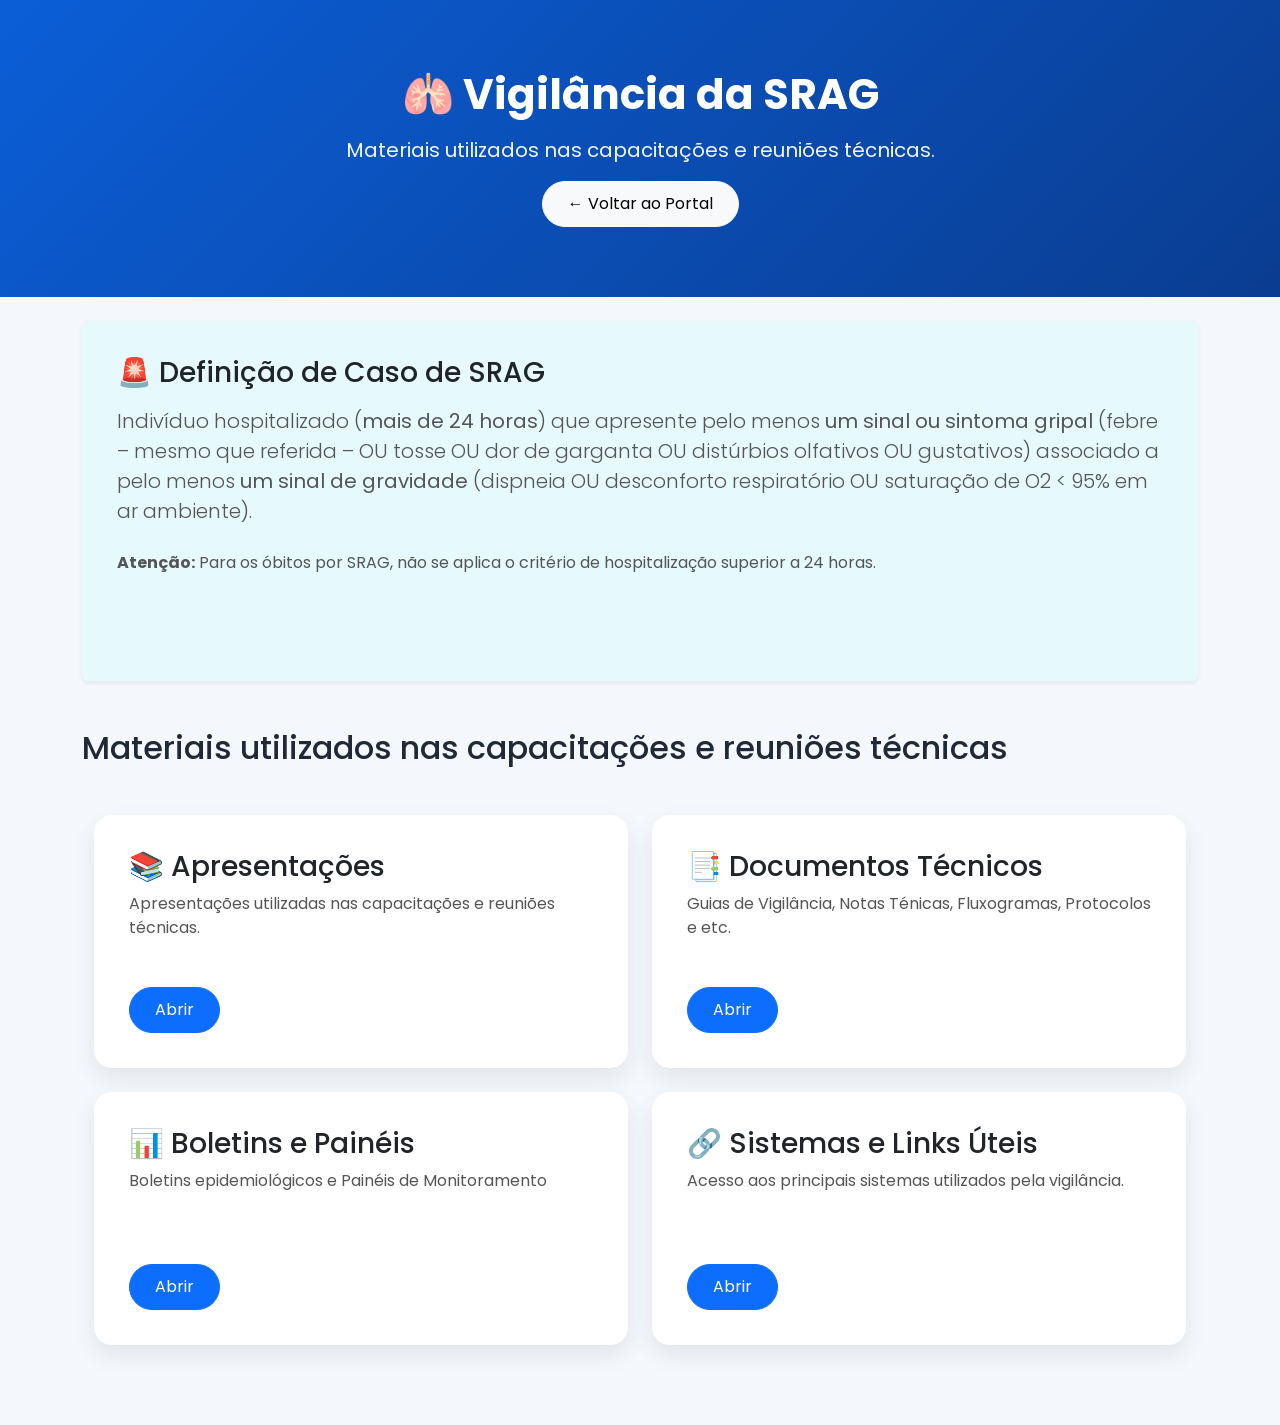
==== paginas/srag.html @ f0cb47a0 "Primeira versão do Portal de Capacitação" ====
<!DOCTYPE html>

<html lang="pt-br">

<head>

<meta charset="UTF-8">

<meta name="viewport" content="width=device-width, initial-scale=1.0">

<title>Vigilância da SRAG</title>

<link href="https://cdn.jsdelivr.net/npm/bootstrap@5.3.7/dist/css/bootstrap.min.css" rel="stylesheet">

<link rel="stylesheet" href="../css/style.css">

<link href="https://fonts.googleapis.com/css2?family=Poppins:wght@300;400;600;700&display=swap" rel="stylesheet">

</head>

<body>

<header class="hero">

<div class="container">

<h1>🫁 Vigilância da SRAG</h1>

<p>

Materiais utilizados nas capacitações e reuniões técnicas.

</p>

<a href="../index.html" class="btn btn-light">

← Voltar ao Portal

</a>

</div>

</header>

<section class="container my-4">

    <div class="card shadow-sm border-0">

        <div class="card-body bg-info bg-opacity-10 rounded">

            <h3 class="mb-3">

                🚨 Definição de Caso de SRAG

            </h3>

            <p class="lead">

                Indivíduo hospitalizado (<strong>mais de 24 horas</strong>)
                que apresente pelo menos <strong>um sinal ou sintoma gripal</strong> (febre – mesmo que referida – OU tosse OU dor de garganta OU distúrbios olfativos OU gustativos)
                associado a pelo menos <strong>um sinal de gravidade</strong> (dispneia OU desconforto respiratório OU saturação de O2 < 95% em ar ambiente).

            </p>

            <p>

                <strong>Atenção:</strong>
                Para os óbitos por SRAG, não se aplica o critério de hospitalização superior a 24 horas.

            </p>

            </a>

        </div>

    </div>

</section>

<main class="container mt-5">

<h2>

Materiais utilizados nas capacitações e reuniões técnicas

</h2>

<main class="container my-5">

<div class="row g-4">

<div class="col-md-6">

<div class="card modulo">

<div class="card-body">

<h3>📚 Apresentações </h3>

<p>
Apresentações utilizadas nas capacitações e reuniões técnicas.
</p>

<a href="srag/apresentações.html" class="btn btn-primary">

Abrir

</a>

</div>

</div>

</div>

<div class="col-md-6">

<div class="card modulo">

<div class="card-body">

<h3>📑 Documentos Técnicos</h3>

<p>

Guias de Vigilância, Notas Ténicas, Fluxogramas, Protocolos e etc.

</p>

<a href="srag/documentos.html" class="btn btn-primary">

Abrir

</a>

</div>

</div>

</div>

<div class="col-md-6">

<div class="card modulo">

<div class="card-body">

<h3>📊 Boletins e Painéis</h3>

<p>

Boletins epidemiológicos e Painéis de Monitoramento

</p>

<a href="srag/boletins.html" class="btn btn-primary">

Abrir

</a>

</div>

</div>

</div>

<div class="col-md-6">

<div class="card modulo">

<div class="card-body">

<h3>🔗 Sistemas e Links Úteis</h3>

<p>

Acesso aos principais sistemas utilizados pela vigilância.

</p>

<a href="srag/links.html" class="btn btn-primary">

Abrir

</a>

</div>

</div>

</body>

</html>
---- css/style.css ----
/* ======================================================
   PORTAL DE CAPACITAÇÃO SÍNDROMES GRIPAIS
   Desenvolvido por etapas
====================================================== */

*{
    margin:0;
    padding:0;
    box-sizing:border-box;
}

body{

    font-family:'Poppins',sans-serif;

    background:#F4F7FB;

    color:#1f2937;

}

/*======================
    CABEÇALHO
========================*/

.hero{

    background:linear-gradient(135deg,#0B5ED7,#0A3D91);

    color:white;

    padding:70px 20px;

    text-align:center;

}

.hero h1{

    font-size:42px;

    font-weight:700;

}

.hero p{

    margin-top:15px;

    font-size:20px;

    opacity:.95;

}

/*======================
      PESQUISA
========================*/

.pesquisa{

    margin-top:35px;

    max-width:650px;

    margin-left:auto;

    margin-right:auto;

    border-radius:40px;

    padding:15px;

    font-size:18px;

}

/*======================
      MÓDULOS
========================*/

main{

    margin-top:60px;

    margin-bottom:80px;

}

.modulo{

    border:none;

    border-radius:18px;

    transition:.30s;

    box-shadow:0 10px 25px rgba(0,0,0,.08);

    height:100%;

}

.modulo:hover{

    transform:translateY(-8px);

    box-shadow:0 20px 40px rgba(0,0,0,.15);

}

.card-body{

    padding:35px;

}

.card-body h2{

    font-size:26px;

    margin-bottom:15px;

}

.card-body p{

    color:#555;

    margin-bottom:25px;

    min-height:70px;

}

.btn{

    border-radius:30px;

    padding:10px 25px;

}
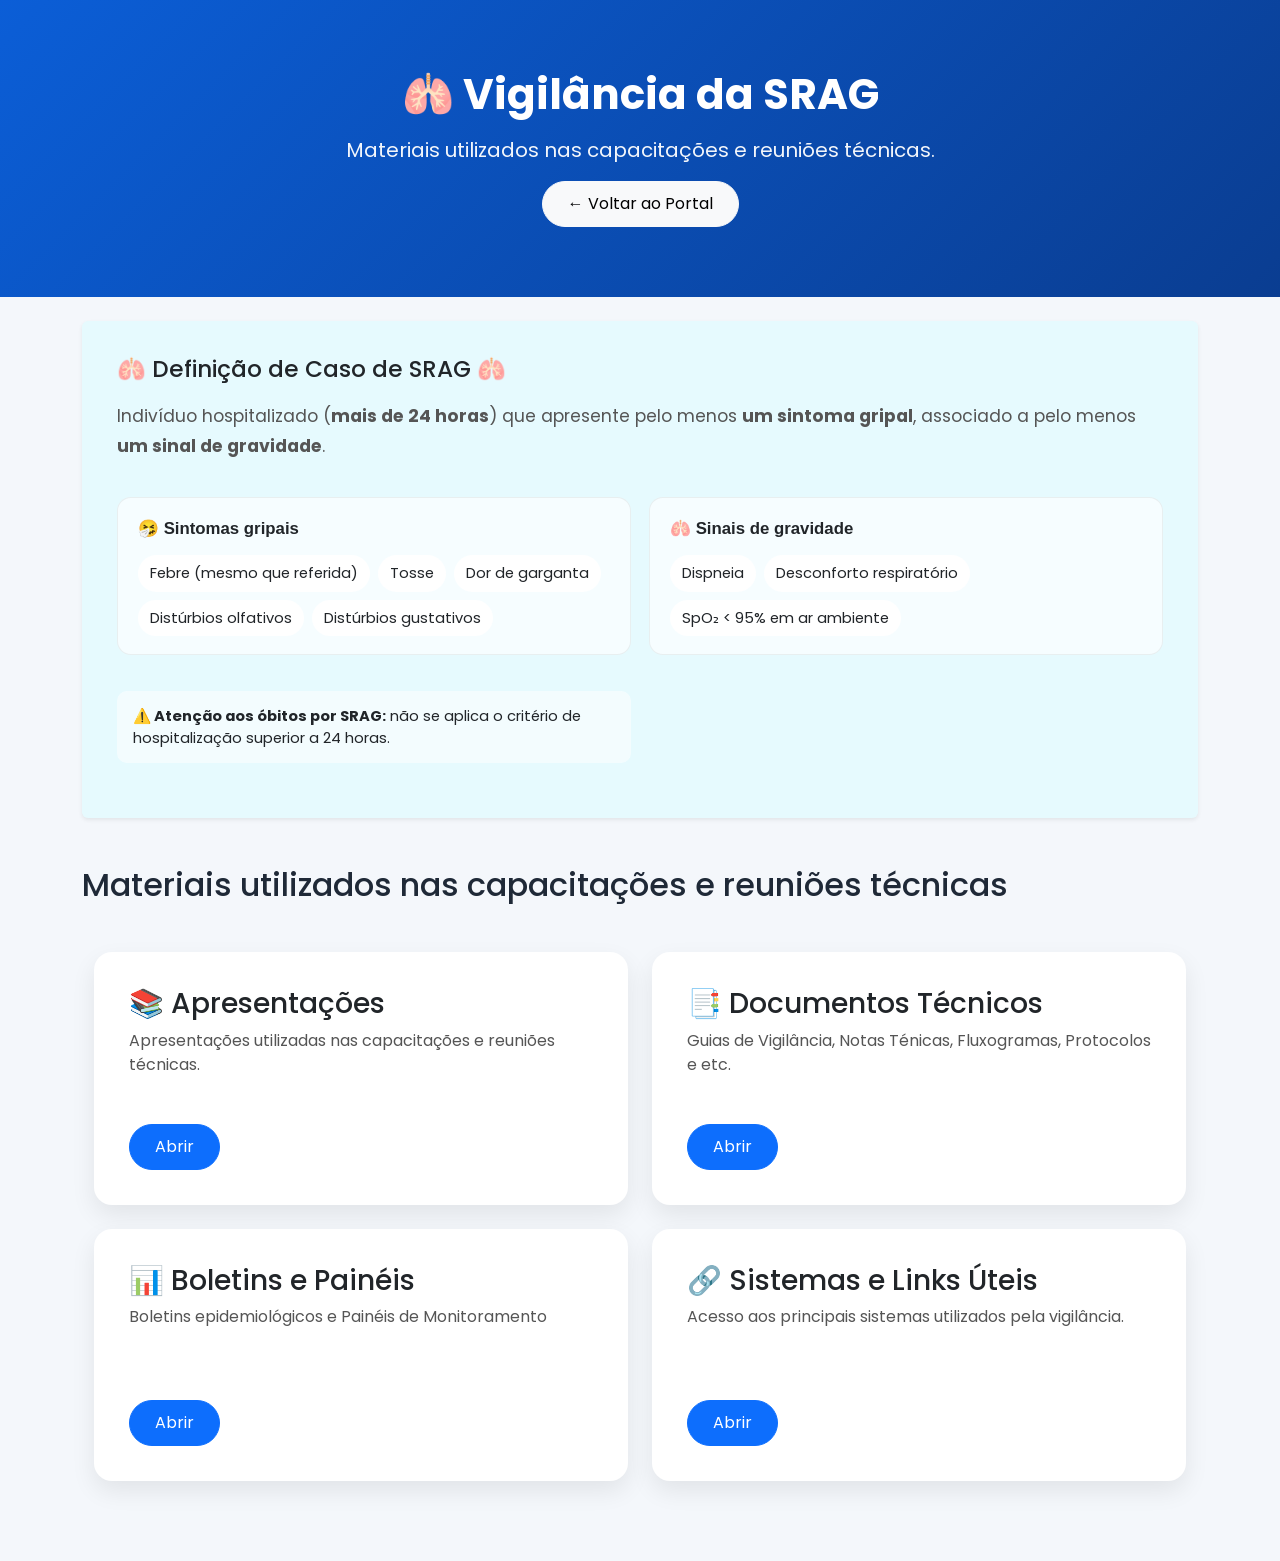
==== commit b95faf76: "alteracao da estrutura do site" ====
--- a/paginas/srag.html
+++ b/paginas/srag.html
@@ -48,33 +48,49 @@
 
         <div class="card-body bg-info bg-opacity-10 rounded">
 
-            <h3 class="mb-3">
-
-                🚨 Definição de Caso de SRAG
-
-            </h3>
-
-            <p class="lead">
-
-                Indivíduo hospitalizado (<strong>mais de 24 horas</strong>)
-                que apresente pelo menos <strong>um sinal ou sintoma gripal</strong> (febre – mesmo que referida – OU tosse OU dor de garganta OU distúrbios olfativos OU gustativos)
-                associado a pelo menos <strong>um sinal de gravidade</strong> (dispneia OU desconforto respiratório OU saturação de O2 < 95% em ar ambiente).
-
-            </p>
-
-            <p>
-
-                <strong>Atenção:</strong>
-                Para os óbitos por SRAG, não se aplica o critério de hospitalização superior a 24 horas.
-
-            </p>
-
-            </a>
-
+            <h3 class="titulo-definicao">
+    🫁 Definição de Caso de SRAG  🫁
+</h3>
+
+<p class="texto-definicao">
+    Indivíduo hospitalizado (<strong>mais de 24 horas</strong>) que apresente
+    pelo menos <strong>um sintoma gripal</strong>, associado a
+    pelo menos <strong>um sinal de gravidade</strong>.
+</p>
+
+<div class="criterios-srag">
+
+    <div class="criterio">
+        <span class="criterio-titulo"> 🤧 Sintomas gripais</span>
+
+        <div class="itens-criterio">
+            <span>Febre (mesmo que referida)</span>
+            <span>Tosse</span>
+            <span>Dor de garganta</span>
+            <span>Distúrbios olfativos</span>
+            <span>Distúrbios gustativos</span>
         </div>
-
     </div>
 
+    <div class="criterio">
+        <span class="criterio-titulo">🫁 Sinais de gravidade</span>
+
+        <div class="itens-criterio">
+            <span>Dispneia</span>
+            <span>Desconforto respiratório</span>
+            <span>SpO₂ &lt; 95% em ar ambiente</span>
+        </div>
+    </div>
+
+<div class="atencao-srag">
+    <strong>⚠️ Atenção aos óbitos por SRAG:</strong>
+    não se aplica o critério de hospitalização superior a 24 horas.
+</div>
+
+        </div>
+
+    </div>
+
 </section>
 
 <main class="container mt-5">
@@ -101,7 +117,7 @@
 Apresentações utilizadas nas capacitações e reuniões técnicas.
 </p>
 
-<a href="srag/apresentações.html" class="btn btn-primary">
+<a href="srag/apresentacoes.html" class="btn btn-primary">
 
 Abrir
 
--- a/css/style.css
+++ b/css/style.css
@@ -139,4 +139,68 @@
 
     padding:10px 25px;
 
+}
+
+/* ================================
+   DEFINIÇÃO DE CASO - SRAG
+================================ */
+
+.titulo-definicao {
+    font-size: 1.45rem;
+    margin-bottom: 18px;
+    font-weight: 500;
+}
+
+.texto-definicao {
+    font-size: 1.08rem;
+    line-height: 1.7;
+    margin-bottom: 22px;
+}
+
+.criterios-srag {
+    display: grid;
+    grid-template-columns: 1fr 1fr;
+    gap: 18px;
+    margin: 20px 0;
+}
+
+.criterio {
+    background: rgba(255, 255, 255, 0.65);
+    border-radius: 14px;
+    padding: 18px 20px;
+    border: 1px solid rgba(0, 0, 0, 0.06);
+}
+
+.criterio-titulo {
+    display: block;
+    font-size: 1.05rem;
+    font-weight: 600;
+    margin-bottom: 14px;
+}
+
+.itens-criterio {
+    display: flex;
+    flex-wrap: wrap;
+    gap: 8px;
+}
+
+.itens-criterio span {
+    background: white;
+    border-radius: 20px;
+    padding: 7px 12px;
+    font-size: 0.92rem;
+}
+
+.observacao-srag {
+    font-size: 0.9rem;
+    margin-top: 8px;
+}
+
+.atencao-srag {
+    margin-top: 18px;
+    padding: 14px 16px;
+    border-radius: 10px;
+    background: rgba(255, 255, 255, 0.55);
+    font-size: 0.92rem;
+    line-height: 1.5;
 }
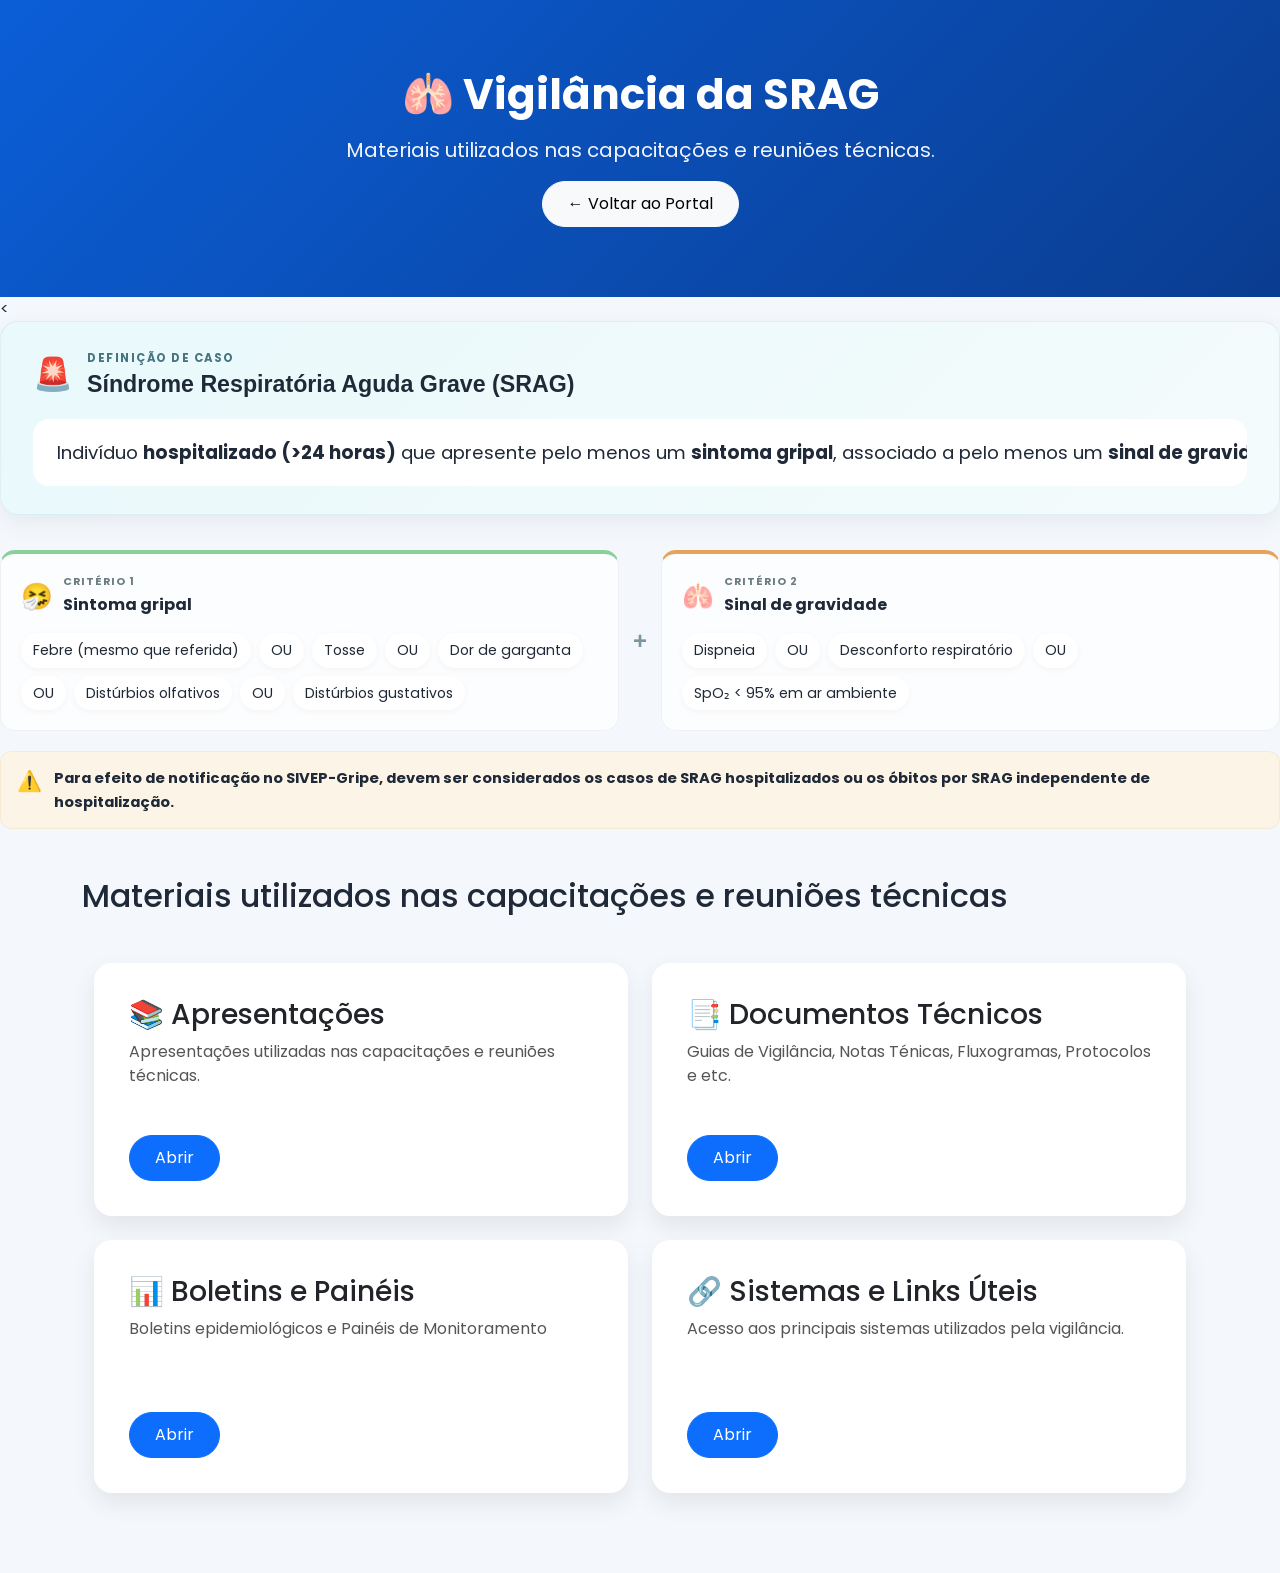
==== commit c472a9e7: "mudanca definicao srag" ====
--- a/paginas/srag.html
+++ b/paginas/srag.html
@@ -42,57 +42,98 @@
 
 </header>
 
-<section class="container my-4">
-
-    <div class="card shadow-sm border-0">
-
-        <div class="card-body bg-info bg-opacity-10 rounded">
-
-            <h3 class="titulo-definicao">
-    🫁 Definição de Caso de SRAG  🫁
-</h3>
-
-<p class="texto-definicao">
-    Indivíduo hospitalizado (<strong>mais de 24 horas</strong>) que apresente
-    pelo menos <strong>um sintoma gripal</strong>, associado a
-    pelo menos <strong>um sinal de gravidade</strong>.
-</p>
-
-<div class="criterios-srag">
-
-    <div class="criterio">
-        <span class="criterio-titulo"> 🤧 Sintomas gripais</span>
-
-        <div class="itens-criterio">
-            <span>Febre (mesmo que referida)</span>
-            <span>Tosse</span>
-            <span>Dor de garganta</span>
-            <span>Distúrbios olfativos</span>
-            <span>Distúrbios gustativos</span>
-        </div>
-    </div>
-
-    <div class="criterio">
-        <span class="criterio-titulo">🫁 Sinais de gravidade</span>
-
-        <div class="itens-criterio">
-            <span>Dispneia</span>
-            <span>Desconforto respiratório</span>
-            <span>SpO₂ &lt; 95% em ar ambiente</span>
-        </div>
-    </div>
-
-<div class="atencao-srag">
-    <strong>⚠️ Atenção aos óbitos por SRAG:</strong>
-    não se aplica o critério de hospitalização superior a 24 horas.
-</div>
-
+<<section class="definicao-srag">
+
+    <div class="cabecalho-definicao">
+        <span class="icone-definicao">🚨</span>
+
+        <div>
+            <span class="rotulo-definicao">DEFINIÇÃO DE CASO</span>
+            <h2>Síndrome Respiratória Aguda Grave (SRAG)</h2>
+        </div>
+    </div>
+    <div class="resumo-definicao">
+      Indivíduo <strong>hospitalizado (>24 horas)</strong> que apresente pelo menos um <strong>sintoma gripal</strong>, associado a pelo menos um <strong>sinal de gravidade</strong>.
+    </div>
+
+  </section>
+
+
+    <div class="criterios-srag">
+
+        <div class="criterio-srag sintomas">
+
+            <div class="titulo-criterio">
+                <span>🤧</span>
+                <div>
+                    <small>CRITÉRIO 1</small>
+                    <strong>Sintoma gripal</strong>
+                </div>
+            </div>
+
+            <div class="lista-criterios">
+
+                <span>Febre (mesmo que referida)</span> 
+                <span>OU</span> 
+                <span>Tosse</span> 
+                <span>OU</span>
+                <span>Dor de garganta</span>
+                <span>OU</span>
+                <span>Distúrbios olfativos</span>
+                <span>OU</span>
+                <span>Distúrbios gustativos</span>
+
+            </div>
+
+        </div>
+
+
+        <div class="mais-srag">+</div>
+
+
+        <div class="criterio-srag gravidade">
+
+            <div class="titulo-criterio">
+                <span>🫁</span>
+                <div>
+                    <small>CRITÉRIO 2</small>
+                    <strong>Sinal de gravidade</strong>
+                </div>
+            </div>
+
+            <div class="lista-criterios">
+
+                <span>Dispneia</span>
+                <span>OU</span>
+                <span>Desconforto respiratório</span>
+                <span>OU</span>
+                <span>SpO₂ &lt; 95% em ar ambiente</span>
+
+            </div>
+
+        </div>
+
+    </div>
+
+    <div class="atencao-srag">
+
+        <span class="icone-atencao">⚠️</span>
+
+        <div>
+            <strong>Para efeito de notificação no SIVEP-Gripe, devem ser considerados os casos de SRAG hospitalizados ou os óbitos por SRAG independente de hospitalização.</strong>
+           
         </div>
 
     </div>
 
 </section>
 
+        </div>
+
+    </div>
+
+</section>
+
 <main class="container mt-5">
 
 <h2>
--- a/css/style.css
+++ b/css/style.css
@@ -1,5 +1,5 @@
 /* ======================================================
-   PORTAL DE CAPACITAÇÃO SÍNDROMES GRIPAIS
+   PORTAL DE CONSULTA SÍNDROMES GRIPAIS
    Desenvolvido por etapas
 ====================================================== */
 
@@ -141,66 +141,180 @@
 
 }
 
-/* ================================
-   DEFINIÇÃO DE CASO - SRAG
-================================ */
-
-.titulo-definicao {
+/* ==========================================
+   DEFINIÇÃO DE CASO DE SRAG
+========================================== */
+
+.definicao-srag {
+    background: linear-gradient(135deg, #e9f9fc, #f4fbfc);
+    border-radius: 18px;
+    padding: 28px 32px;
+    margin-bottom: 35px;
+    border: 1px solid rgba(0, 120, 150, 0.08);
+    box-shadow: 0 8px 24px rgba(0, 0, 0, 0.06);
+}
+
+
+/* CABEÇALHO */
+
+.cabecalho-definicao {
+    display: flex;
+    align-items: center;
+    gap: 14px;
+    margin-bottom: 18px;
+}
+
+.icone-definicao {
+    font-size: 2rem;
+}
+
+.rotulo-definicao {
+    display: block;
+    font-size: 0.72rem;
+    font-weight: 700;
+    letter-spacing: 1.5px;
+    color: #47757f;
+    margin-bottom: 3px;
+}
+
+.cabecalho-definicao h2 {
+    margin: 0;
     font-size: 1.45rem;
-    margin-bottom: 18px;
-    font-weight: 500;
-}
-
-.texto-definicao {
-    font-size: 1.08rem;
-    line-height: 1.7;
-    margin-bottom: 22px;
-}
+    font-weight: 600;
+}
+
+
+/* RESUMO */
+
+.resumo-definicao {
+    background: #ffffff;
+    border-radius: 16px;
+    padding: 20px 24px;
+    margin-top: 20px;
+    font-size: 1.15rem;
+    line-height: 1.5;
+    white-space: nowrap;
+    overflow-x: auto;
+}
+
+@media (max-width: 768px) {
+
+    .resumo-definicao {
+        white-space: normal;
+        font-size: 1.05rem;
+        line-height: 1.5;
+    }
+
+}
+
+/* CRITÉRIOS */
 
 .criterios-srag {
     display: grid;
-    grid-template-columns: 1fr 1fr;
-    gap: 18px;
-    margin: 20px 0;
-}
-
-.criterio {
-    background: rgba(255, 255, 255, 0.65);
-    border-radius: 14px;
-    padding: 18px 20px;
-    border: 1px solid rgba(0, 0, 0, 0.06);
-}
-
-.criterio-titulo {
+    grid-template-columns: 1fr auto 1fr;
+    align-items: stretch;
+    gap: 14px;
+}
+
+
+/* CARTÕES */
+
+.criterio-srag {
+    background: rgba(255, 255, 255, 0.75);
+    border-radius: 15px;
+    padding: 20px;
+    border: 1px solid rgba(0, 0, 0, 0.05);
+}
+
+.criterio-srag.sintomas {
+    border-top: 4px solid #8bcf9b;
+}
+
+.criterio-srag.gravidade {
+    border-top: 4px solid #e6a35c;
+}
+
+
+/* TÍTULO DOS CRITÉRIOS */
+
+.titulo-criterio {
+    display: flex;
+    align-items: center;
+    gap: 10px;
+    margin-bottom: 16px;
+}
+
+.titulo-criterio > span {
+    font-size: 1.6rem;
+}
+
+.titulo-criterio small {
     display: block;
-    font-size: 1.05rem;
-    font-weight: 600;
-    margin-bottom: 14px;
-}
-
-.itens-criterio {
+    font-size: 0.68rem;
+    letter-spacing: 1px;
+    font-weight: 700;
+    color: #6d7d82;
+    margin-bottom: 3px;
+}
+
+.titulo-criterio strong {
+    font-size: 1rem;
+}
+
+
+/* ITENS */
+
+.lista-criterios {
     display: flex;
     flex-wrap: wrap;
     gap: 8px;
 }
 
-.itens-criterio span {
+.lista-criterios span {
     background: white;
-    border-radius: 20px;
-    padding: 7px 12px;
+    padding: 8px 12px;
+    border-radius: 18px;
+    font-size: 0.88rem;
+    line-height: 1.3;
+    box-shadow: 0 2px 7px rgba(0, 0, 0, 0.04);
+}
+
+
+/* SINAL DE + */
+
+.mais-srag {
+    display: flex;
+    align-items: center;
+    justify-content: center;
+    font-size: 1.5rem;
+    font-weight: 600;
+    color: #7b969c;
+}
+
+
+/* ATENÇÃO */
+
+.atencao-srag {
+    display: flex;
+    align-items: flex-start;
+    gap: 12px;
+    margin-top: 20px;
+    padding: 14px 16px;
+    background: rgba(255, 245, 225, 0.75);
+    border-radius: 12px;
+    border: 1px solid rgba(220, 170, 90, 0.15);
+}
+
+.icone-atencao {
+    font-size: 1.25rem;
+}
+
+.atencao-srag strong {
     font-size: 0.92rem;
 }
 
-.observacao-srag {
-    font-size: 0.9rem;
-    margin-top: 8px;
-}
-
-.atencao-srag {
-    margin-top: 18px;
-    padding: 14px 16px;
-    border-radius: 10px;
-    background: rgba(255, 255, 255, 0.55);
-    font-size: 0.92rem;
-    line-height: 1.5;
-}+.atencao-srag p {
+    margin: 3px 0 0;
+    font-size: 0.84rem;
+    line-height: 1.45;
+}
